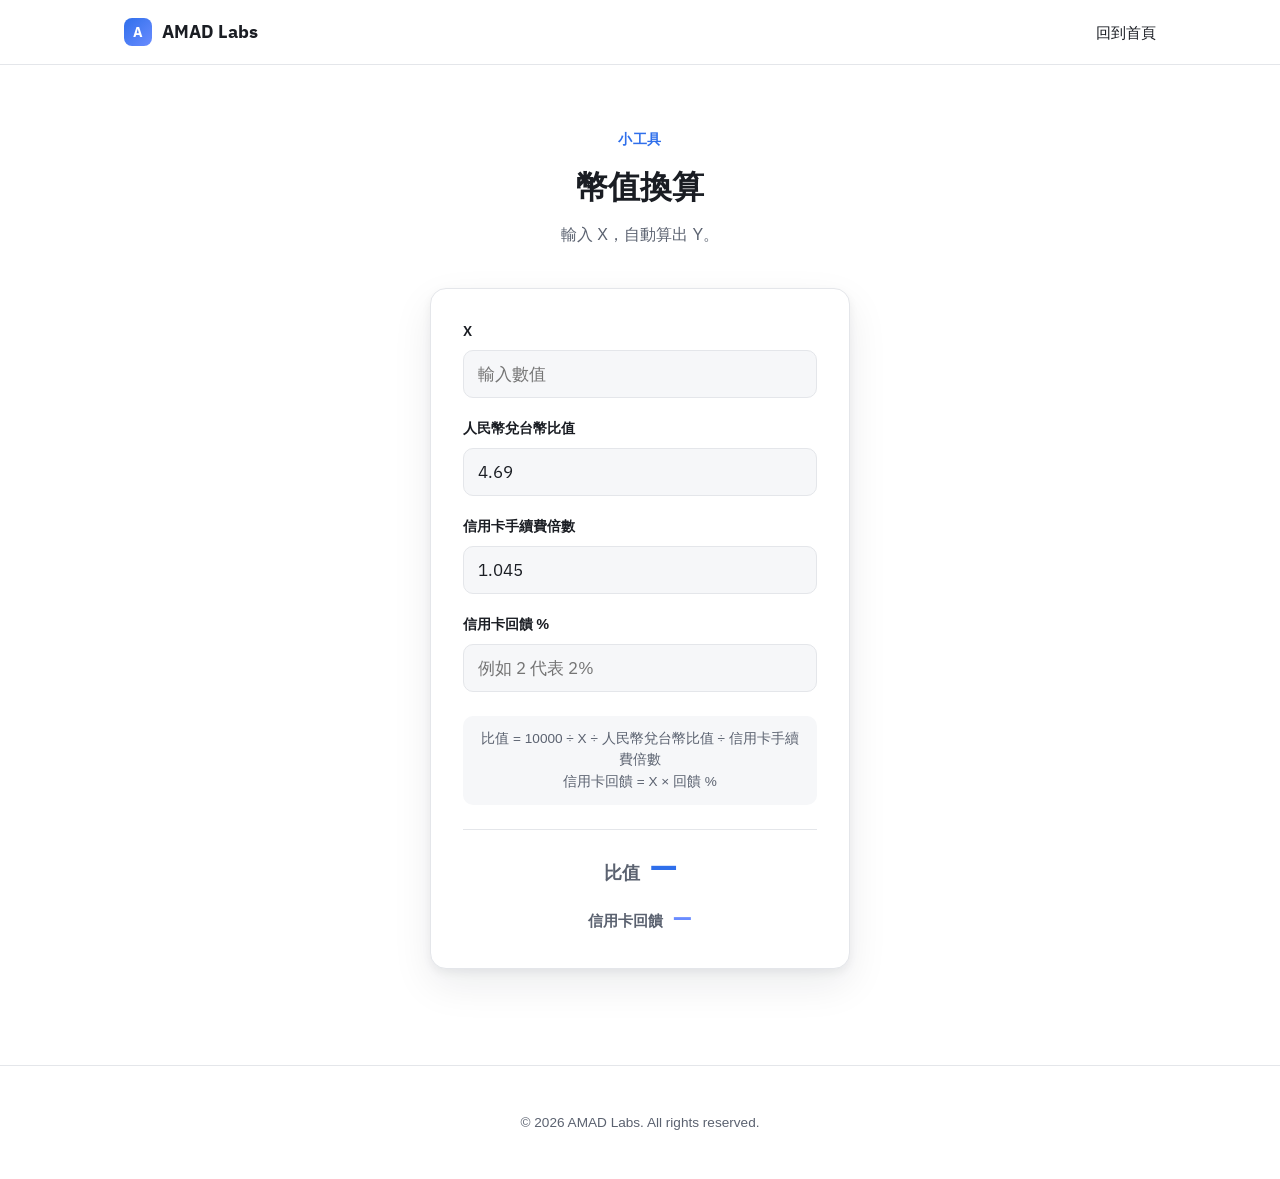
==== currency/index.html @ f89ef49d "Make credit card fee editable and add a cashback % field The 1.045 divisor was the credit card's def" ====
<!DOCTYPE html>
<html lang="zh-Hant">
<head>
<meta charset="UTF-8">
<meta name="viewport" content="width=device-width, initial-scale=1.0">
<title>幣值換算 | AMAD Labs</title>
<link rel="preconnect" href="https://fonts.googleapis.com">
<link rel="preconnect" href="https://fonts.gstatic.com" crossorigin>
<link href="https://fonts.googleapis.com/css2?family=IBM+Plex+Sans:wght@400;500;600;700;800&family=IBM+Plex+Mono:wght@400;500&display=swap" rel="stylesheet">
<link rel="stylesheet" href="../assets/css/style.css">
<link rel="stylesheet" href="style.css">
</head>
<body>

<header class="site-header">
  <div class="container header-inner">
    <a href="../" class="logo">
      <span class="logo-mark" aria-hidden="true">A</span>
      <span>AMAD Labs</span>
    </a>
    <nav class="site-nav">
      <a href="../">回到首頁</a>
    </nav>
  </div>
</header>

<main class="currency-main">
  <div class="container">
    <section class="currency-intro">
      <p class="currency-eyebrow">小工具</p>
      <h1>幣值換算</h1>
      <p class="currency-sub">輸入 X，自動算出 Y。</p>
    </section>

    <div class="currency-card">
      <div class="currency-field">
        <label for="inputX">X</label>
        <input type="number" id="inputX" inputmode="decimal" step="any" placeholder="輸入數值">
      </div>

      <div class="currency-field">
        <label for="inputRate">人民幣兌台幣比值</label>
        <input type="number" id="inputRate" inputmode="decimal" step="any" value="4.69">
      </div>

      <div class="currency-field">
        <label for="inputFee">信用卡手續費倍數</label>
        <input type="number" id="inputFee" inputmode="decimal" step="any" value="1.045">
      </div>

      <div class="currency-field">
        <label for="inputReward">信用卡回饋 %</label>
        <input type="number" id="inputReward" inputmode="decimal" step="any" placeholder="例如 2 代表 2%">
      </div>

      <div class="currency-formula">
        比值 = 10000 ÷ X ÷ 人民幣兌台幣比值 ÷ 信用卡手續費倍數<br>
        信用卡回饋 = X × 回饋 %
      </div>

      <div class="currency-result">
        <span class="currency-result-label">比值</span>
        <span class="currency-result-value" id="resultY">—</span>
      </div>
      <div class="currency-result currency-result-secondary">
        <span class="currency-result-label">信用卡回饋</span>
        <span class="currency-result-value" id="resultReward">—</span>
      </div>
    </div>
  </div>
</main>

<footer class="site-footer">
  <div class="container">
    <p>© 2026 AMAD Labs. All rights reserved.</p>
  </div>
</footer>

<script>
  var inputX = document.getElementById("inputX");
  var inputRate = document.getElementById("inputRate");
  var inputFee = document.getElementById("inputFee");
  var inputReward = document.getElementById("inputReward");
  var resultY = document.getElementById("resultY");
  var resultReward = document.getElementById("resultReward");

  function recalc() {
    var x = parseFloat(inputX.value);
    var rate = parseFloat(inputRate.value);
    var fee = parseFloat(inputFee.value);
    var reward = parseFloat(inputReward.value);

    if (!x || !rate || !fee) {
      resultY.textContent = "—";
    } else {
      var y = 10000 / x / rate / fee;
      resultY.textContent = y.toLocaleString("zh-Hant", { maximumFractionDigits: 4 });
    }

    if (!x || !reward) {
      resultReward.textContent = "—";
    } else {
      var rewardAmount = x * (reward / 100);
      resultReward.textContent = "$" + rewardAmount.toLocaleString("zh-Hant", { maximumFractionDigits: 2 });
    }
  }

  [inputX, inputRate, inputFee, inputReward].forEach(function (el) {
    el.addEventListener("input", recalc);
  });
</script>

</body>
</html>
---- assets/css/style.css ----
:root {
  --color-bg: #ffffff;
  --color-bg-alt: #f6f7f9;
  --color-surface: #ffffff;
  --color-text: #1a1d23;
  --color-text-muted: #5b6270;
  --color-border: #e4e6ea;
  --color-accent: #2f6feb;
  --color-accent-2: #6a8cff;
  --color-accent-contrast: #ffffff;
  --color-shine: 148, 158, 173;
  --max-width: 1080px;
  --radius: 10px;
  --shadow: 0 1px 3px rgba(0, 0, 0, 0.06), 0 8px 24px rgba(0, 0, 0, 0.04);
  --shadow-lg: 0 4px 10px rgba(15, 23, 42, 0.06), 0 16px 40px rgba(15, 23, 42, 0.08);
  --font-sans: -apple-system, BlinkMacSystemFont, "Segoe UI", "PingFang TC", "Microsoft JhengHei", Roboto, Helvetica, Arial, sans-serif;
  --font-display: 'IBM Plex Sans', -apple-system, BlinkMacSystemFont, "Segoe UI", "PingFang TC", "Microsoft JhengHei", Roboto, Helvetica, Arial, sans-serif;
}

@media (prefers-color-scheme: dark) {
  :root:not([data-theme="light"]) {
    --color-bg: #0b0d12;
    --color-bg-alt: #12151c;
    --color-surface: #151922;
    --color-text: #edf0f4;
    --color-text-muted: #939bab;
    --color-border: #262b36;
    --color-accent: #5b8def;
    --color-accent-2: #8fb0ff;
    --color-accent-contrast: #0b0d12;
    --color-shine: 168, 178, 196;
    --shadow: 0 1px 3px rgba(0, 0, 0, 0.3), 0 8px 24px rgba(0, 0, 0, 0.35);
    --shadow-lg: 0 4px 10px rgba(0, 0, 0, 0.35), 0 20px 48px rgba(0, 0, 0, 0.45);
  }
}

* { box-sizing: border-box; }

html {
  scroll-behavior: smooth;
  scroll-snap-type: y mandatory;
  overflow-x: hidden;
}

/* Each top-level section is its own full-screen "page" — wheel/touch/
   keyboard scrolling snaps from one straight to the next via native
   browser behaviour (far more robust than intercepting scroll in JS). */
.snap-section {
  scroll-snap-align: start;
  scroll-snap-stop: always;
}

.snap-section:not(.hero) {
  min-height: calc(100vh - 64px);
  display: flex;
  flex-direction: column;
  justify-content: center;
  border-top: 1px solid var(--color-border);
}

/* #about is the first section after the last full-screen slide (#projects).
   Under `mandatory` snap, a trailing run of sections with no snap point at
   all traps scrolling — the browser keeps snapping back to #projects. This
   gives it one lightweight landing point (no forced height/centering) so
   scrolling past #projects has somewhere valid to go; #contact and the
   footer then follow it as normal, freely-scrollable content. */
#about {
  scroll-snap-align: start;
}

/* Applied while the hero entrance is playing so the page can't be
   scrolled by any input method until it settles. */
html.scroll-locked,
html.scroll-locked body {
  overflow: hidden;
  height: 100%;
  overscroll-behavior: none;
}

body {
  margin: 0;
  font-family: var(--font-sans);
  color: var(--color-text);
  background: var(--color-bg);
  line-height: 1.6;
}

section[id] {
  scroll-margin-top: 72px;
}

.container {
  max-width: var(--max-width);
  margin: 0 auto;
  padding: 0 24px;
}

a { color: var(--color-accent); text-decoration: none; }
a:hover { text-decoration: underline; }

/* Header / Nav */
.site-header {
  position: sticky;
  top: 0;
  z-index: 100;
  background: rgba(255, 255, 255, 0.78);
  backdrop-filter: blur(10px);
  -webkit-backdrop-filter: blur(10px);
  border-bottom: 1px solid var(--color-border);
}

@media (prefers-color-scheme: dark) {
  :root:not([data-theme="light"]) .site-header { background: rgba(11, 13, 18, 0.72); }
}

.header-inner {
  display: flex;
  align-items: center;
  justify-content: space-between;
  height: 64px;
}

.logo {
  display: inline-flex;
  align-items: center;
  gap: 10px;
  font-family: var(--font-display);
  font-weight: 700;
  font-size: 1.1rem;
  color: var(--color-text);
  text-decoration: none;
}

.logo-mark {
  display: inline-flex;
  align-items: center;
  justify-content: center;
  width: 28px;
  height: 28px;
  border-radius: 8px;
  background: linear-gradient(135deg, var(--color-accent), var(--color-accent-2));
  color: var(--color-accent-contrast);
  font-weight: 800;
  font-size: 0.9rem;
  flex-shrink: 0;
}

.site-nav {
  display: flex;
  align-items: center;
  gap: 24px;
}

.site-nav a {
  font-family: var(--font-display);
  color: var(--color-text);
  font-size: 0.95rem;
}

.lang-toggle {
  font-family: var(--font-display);
  border: 1px solid var(--color-border);
  background: var(--color-surface);
  color: var(--color-text);
  border-radius: 999px;
  padding: 6px 14px;
  font-size: 0.85rem;
  cursor: pointer;
}

.lang-toggle:hover {
  border-color: var(--color-accent);
  color: var(--color-accent);
}

.nav-toggle {
  display: none;
  flex-direction: column;
  gap: 5px;
  background: none;
  border: none;
  cursor: pointer;
  padding: 8px;
}

.nav-toggle span {
  display: block;
  width: 22px;
  height: 2px;
  background: var(--color-text);
}

/* Hero */
.hero {
  position: relative;
  display: flex;
  flex-direction: column;
  justify-content: center;
  align-items: center;
  min-height: calc(100vh - 64px);
  padding: 152px 0 112px;
  text-align: center;
  overflow: hidden;
  background:
    radial-gradient(560px 320px at 50% -10%, rgba(47, 111, 235, 0.16), transparent 70%),
    radial-gradient(480px 320px at 85% 10%, rgba(106, 140, 255, 0.10), transparent 70%);
  transition: min-height 1.4s cubic-bezier(0.76, 0, 0.24, 1);
}

/* On first load the hero fills the screen so nothing below it is visible;
   once the entrance settles, main.js adds this class and it eases back
   down to its normal compact height. */
.hero.compact {
  min-height: 0;
}

@media (prefers-color-scheme: dark) {
  :root:not([data-theme="light"]) .hero {
    background:
      radial-gradient(560px 320px at 50% -10%, rgba(91, 141, 239, 0.20), transparent 70%),
      radial-gradient(480px 320px at 85% 10%, rgba(143, 176, 255, 0.12), transparent 70%);
  }
}

.hero-eyebrow {
  margin: 0 0 34px;
  color: var(--color-accent);
  font-family: var(--font-display);
  font-size: 0.85rem;
  font-weight: 600;
  letter-spacing: 0.04em;
  visibility: hidden;
}

.hero-logo-wrap {
  position: relative;
  display: block;
  width: fit-content;
  margin: 0 auto;
}

.hero-name {
  margin: 0 0 44px;
  font-family: var(--font-display);
  font-size: clamp(3.4rem, 12vw, 7rem);
  line-height: 1.05;
  font-weight: 800;
  color: var(--color-text);
  white-space: nowrap;
}

.hero-seg { display: inline-block; visibility: hidden; }
.hero-seg-d { transform-origin: 50% 60%; }

/* Light sweep across the settled logo once the tagline finishes typing.
   A plain text duplicate stacked on the real logo (which stays fully
   visible underneath at all times) — only the highlight streak appears. */
.hero-shine {
  position: absolute;
  top: 0;
  left: 0;
  margin: 0;
  pointer-events: none;
  color: transparent;
  background-image: linear-gradient(
    100deg,
    transparent 25%,
    rgba(var(--color-shine), 0.65) 42%,
    rgba(var(--color-shine), 0.95) 50%,
    rgba(var(--color-shine), 0.65) 58%,
    transparent 75%
  );
  background-size: 250% 100%;
  background-position: -120% 0;
  -webkit-background-clip: text;
  background-clip: text;
  opacity: 0;
}

@keyframes heroShineSweep {
  0%   { background-position: -120% 0; opacity: 0; }
  10%  { opacity: 1; }
  90%  { opacity: 1; }
  100% { background-position: 120% 0; opacity: 0; }
}

/* Same sweep shape as heroShineSweep, but compressed into the first half
   of the cycle with an idle hold after, so it can repeat as a periodic
   flash instead of a one-shot. */
@keyframes heroShineSweepLoop {
  0%   { background-position: -120% 0; opacity: 0; }
  5%   { opacity: 1; }
  45%  { opacity: 1; }
  50%  { background-position: 120% 0; opacity: 0; }
  100% { background-position: 120% 0; opacity: 0; }
}

.hero-shine.shine-go { animation: heroShineSweepLoop 4s ease-in-out infinite; }

/* Persistent gradient-text overlay, revealed once the entrance settles
   (only when an admin theme is active — see main.js). The animated
   letter spans underneath fade out at the same moment, so the handoff
   is invisible. Default state (no theme) leaves this fully transparent
   and the plain white wordmark visible, unchanged. */
.hero-gradient-text {
  position: absolute;
  top: 0;
  left: 0;
  margin: 0;
  pointer-events: none;
  color: transparent;
  -webkit-background-clip: text;
  background-clip: text;
  opacity: 0;
  transition: opacity 0.6s ease;
}

#heroLogoLine {
  transition: opacity 0.6s ease;
}

.hero-tagline {
  display: flex;
  align-items: center;
  justify-content: center;
  width: fit-content;
  max-width: 620px;
  margin: 0 auto 60px;
  min-height: 1.7em;
  font-size: 1.1rem;
  font-family: ui-monospace, SFMono-Regular, "SF Mono", Menlo, Consolas, "Liberation Mono", monospace;
  color: #7ee787;
  background: #0a0e14;
  border: 1px solid rgba(126, 231, 135, 0.25);
  border-radius: 10px;
  padding: 14px 22px;
  box-shadow: 0 0 24px rgba(126, 231, 135, 0.08), inset 0 0 20px rgba(0, 0, 0, 0.4);
  opacity: 0;
  transform: translateY(6px);
  transition: opacity 0.4s ease, transform 0.4s ease;
}

.hero-tagline.in {
  opacity: 1;
  transform: translateY(0);
}

.hero-tagline::before {
  content: "> ";
  color: rgba(126, 231, 135, 0.55);
}

.hero-tw-wrap {
  display: inline-block;
  overflow: hidden;
  white-space: nowrap;
  width: 0;
  vertical-align: top;
}

.hero-tw-text { display: inline-block; white-space: nowrap; }

.hero-tw-cursor {
  display: inline-block;
  width: 2px;
  height: 1.05em;
  background: #7ee787;
  vertical-align: text-bottom;
  margin-left: 2px;
  opacity: 0;
}

.hero-tw-cursor.blink {
  animation: heroCursorBlink 1s step-end infinite;
}

@keyframes heroCursorBlink {
  0%, 50%   { opacity: 1; }
  50.01%, 100% { opacity: 0; }
}

.hero-cta {
  display: flex;
  gap: 16px;
  justify-content: center;
  flex-wrap: wrap;
  opacity: 0;
  transform: translateY(10px);
  transition: opacity 0.4s ease, transform 0.4s ease;
}

.hero-cta.in {
  opacity: 1;
  transform: translateY(0);
}

.btn {
  position: relative;
  display: inline-block;
  padding: 13px 26px;
  border-radius: var(--radius);
  font-family: var(--font-display);
  font-weight: 600;
  font-size: 0.95rem;
  text-decoration: none;
  border: 1px solid transparent;
  transition: transform 0.15s ease, box-shadow 0.15s ease, opacity 0.15s ease, border-color 0.15s ease, color 0.15s ease;
}

.btn:hover { text-decoration: none; }

.btn-primary {
  background: linear-gradient(135deg, var(--color-accent), var(--color-accent-2));
  color: var(--color-accent-contrast);
  box-shadow: 0 8px 20px rgba(47, 111, 235, 0.28);
}

.btn-primary:hover { transform: translateY(-1px); box-shadow: 0 10px 24px rgba(47, 111, 235, 0.36); }

/* Ripple hint on the primary hero CTA — pulses continuously to nudge
   people toward "看我們能做什麼". Purely decorative (pointer-events: none)
   so it never interferes with the actual click. */
.hero-cta .btn-primary::after {
  content: "";
  position: absolute;
  inset: -16px;
  border-radius: 22px;
  background: linear-gradient(135deg, var(--color-accent), var(--color-accent-2));
  filter: blur(16px);
  opacity: 0;
  pointer-events: none;
  animation: ctaGlow 1.8s ease-in-out infinite;
}

@keyframes ctaGlow {
  0%, 100% { opacity: 0; transform: scale(0.9); }
  50%      { opacity: 0.35; transform: scale(1.05); }
}

.btn-outline {
  background: transparent;
  color: var(--color-text);
  border-color: var(--color-border);
}

.btn-outline:hover { border-color: var(--color-accent); color: var(--color-accent); transform: translateY(-1px); }

/* Sections */
.section {
  padding: 88px 0;
}

.section-alt {
  background: var(--color-bg-alt);
}

.section-title {
  font-family: var(--font-display);
  font-size: 1.85rem;
  font-weight: 700;
  margin: 0 0 8px;
  text-wrap: balance;
}

.section-subtitle {
  color: var(--color-text-muted);
  margin: 0 0 40px;
}

.about-body {
  max-width: 680px;
  color: var(--color-text-muted);
}

.skills-title {
  margin-top: 32px;
  font-family: var(--font-display);
  font-size: 1.1rem;
}

.skills-list {
  display: flex;
  flex-wrap: wrap;
  gap: 10px;
  list-style: none;
  padding: 0;
  margin: 12px 0 0;
}

.skills-list li {
  background: var(--color-surface);
  border: 1px solid var(--color-border);
  border-radius: 999px;
  padding: 6px 16px;
  font-size: 0.9rem;
}

/* Cards (Services / Projects) */
.card-grid {
  display: grid;
  grid-template-columns: repeat(auto-fit, minmax(260px, 1fr));
  gap: 24px;
}

.card {
  background: var(--color-surface);
  border: 1px solid var(--color-border);
  border-radius: 14px;
  padding: 24px;
  box-shadow: var(--shadow);
  transition: transform 0.18s ease, box-shadow 0.18s ease, border-color 0.18s ease;
}

.card:hover {
  transform: translateY(-3px);
  box-shadow: var(--shadow-lg);
  border-color: rgba(47, 111, 235, 0.35);
}

.card h3 {
  font-family: var(--font-display);
  margin: 0 0 8px;
  font-size: 1.15rem;
}

.card p {
  color: var(--color-text-muted);
  font-size: 0.95rem;
  margin: 0 0 12px;
}

/* Services: 5 pain-point category cards, shown as a 3D coverflow carousel */
.cat-carousel {
  position: relative;
  padding: 0 56px;
}

.cat-stage {
  position: relative;
  min-height: 620px;
  perspective: 1400px;
}

.cat-card {
  position: absolute;
  top: 0;
  left: 50%;
  width: min(420px, calc(100vw - 140px));
  font-size: 1rem;
  /* Translucent "glass" card — a tech-themed background image sits behind
     the carousel later, so the card itself stays see-through rather than
     a solid fill. */
  background: rgba(10, 14, 22, 0.4);
  backdrop-filter: blur(14px);
  -webkit-backdrop-filter: blur(14px);
  border: 1px solid rgba(255, 255, 255, 0.1);
  border-radius: 16px;
  padding: 28px;
  box-shadow: var(--shadow-lg);
  /* Expanding on click grows real layout (width/padding/font-size), not a
     transform: scale() — scaling text via a compositor transform renders
     it as a stretched bitmap and never comes out crisp. Growing the box
     for real keeps every glyph laid out (and rasterized) at its true size.
     Only transform/opacity are transitioned smoothly (GPU-composited,
     no layout cost); width/padding/font-size intentionally have NO
     transition — animating them continuously reflows/rewraps the text
     every frame, which reads as violent jitter rather than a smooth
     grow, so they just snap to the final size instantly instead. */
  transition: transform 0.55s cubic-bezier(0.22, 1, 0.36, 1), opacity 0.55s ease;
}

.cat-card.is-active {
  z-index: 3;
  box-shadow: var(--shadow-lg);
}

.cat-card.is-expanded {
  z-index: 10;
  cursor: zoom-out;
  width: min(630px, calc(100vw - 140px));
  padding: 42px;
  font-size: 1.5rem;
}

/* Suppresses the transform transition for one-frame instant swaps driven
   from JS (e.g. dropping the fake scale() right as the real size kicks
   in) so that swap itself never animates. */
.cat-card.is-flip-instant {
  transition: none !important;
}

.cat-nav-btn {
  position: absolute;
  top: 50%;
  transform: translateY(-50%);
  z-index: 4;
  width: 40px;
  height: 40px;
  border-radius: 50%;
  border: 1px solid var(--color-border);
  background: var(--color-surface);
  color: var(--color-text);
  font-size: 1.4rem;
  line-height: 1;
  cursor: pointer;
  transition: border-color 0.15s ease, color 0.15s ease, opacity 0.25s ease;
}
.cat-nav-btn:hover { border-color: var(--color-accent); color: var(--color-accent); }
.cat-nav-prev { left: 0; }
.cat-nav-next { right: 0; }

.cat-dots {
  display: flex;
  justify-content: center;
  gap: 8px;
  margin-top: 24px;
  transition: opacity 0.25s ease;
}

.cat-carousel.has-expanded .cat-nav-btn,
.cat-carousel.has-expanded .cat-dots {
  opacity: 0;
  pointer-events: none;
}

.cat-dots button {
  width: 8px;
  height: 8px;
  border-radius: 50%;
  border: none;
  background: var(--color-border);
  cursor: pointer;
  padding: 0;
  transition: background 0.15s ease, transform 0.15s ease;
}

.cat-dots button.is-active {
  background: var(--color-accent);
  transform: scale(1.3);
}

.cat-illustration {
  width: 100%;
  max-width: 200px;
  margin: 0 auto 20px;
}

.cat-illustration svg {
  width: 100%;
  height: auto;
  display: block;
}

.cat-question {
  font-family: var(--font-display);
  /* Both font-size AND the available text width must stay frozen between
     collapsed/expanded — if either changes, the line wraps differently
     (more width or bigger text both change how many characters fit per
     line) and the break visibly jumps. font-size is pinned to rem (not
     em, so it ignores the card's expanded font-size), and max-width pins
     the wrapping box itself to the collapsed card's content width (420px
     card − 2×28px padding = 364px) instead of following the card's
     width out to 630px when expanded. */
  font-size: 1.2rem;
  max-width: min(364px, 100%);
  margin: 0 auto 18px;
  font-weight: 700;
  text-align: center;
  text-wrap: balance;
  /* Fixed light color, not the theme text token — the card is a dark glass
     surface regardless of site light/dark mode. */
  color: #f5f7fa;
}

.cat-expand-btn {
  display: flex;
  align-items: center;
  justify-content: center;
  gap: 6px;
  width: 100%;
  cursor: pointer;
  font-family: var(--font-display);
  font-weight: 600;
  font-size: 0.9rem;
  color: var(--color-accent);
  background: none;
  border: none;
  border-top: 1px solid rgba(255, 255, 255, 0.12);
  padding: 10px 0 0;
}

.icon-zoom-out { display: none; }
.cat-card.is-expanded .icon-zoom-in { display: none; }
.cat-card.is-expanded .icon-zoom-out { display: block; }

/* Collapsed active card reads as clickable-to-zoom; the button itself
   still handles the click, this is just the cursor affordance. */
.cat-card.is-active:not(.is-expanded) {
  cursor: zoom-in;
}

/* Side cards are clickable to bring them to the center. */
.cat-card:not(.is-active) {
  cursor: pointer;
}

/* Floating detail chips: absolutely positioned so opening them never adds
   to the section's document height (that's what was fighting scroll-snap
   before) — they just float over the stage instead. */
.cat-chips {
  position: absolute;
  top: 100%;
  left: 50%;
  transform: translateX(-50%);
  transform-origin: top center;
  width: max(560px, 70vw);
  max-width: 90vw;
  display: flex;
  flex-wrap: wrap;
  justify-content: center;
  gap: 12px;
  margin-top: 20px;
  pointer-events: none;
}

.chip {
  opacity: 0;
  transform: translateY(14px) scale(0.85);
  transition: opacity 0.3s ease, transform 0.3s ease;
  background: rgba(10, 14, 22, 0.55);
  backdrop-filter: blur(10px);
  -webkit-backdrop-filter: blur(10px);
  border: 1px solid rgba(255, 255, 255, 0.1);
  border-radius: 12px;
  padding: 12px 16px;
  width: 190px;
  display: flex;
  flex-direction: column;
  gap: 4px;
}

.cat-card.is-expanded .cat-chips {
  pointer-events: auto;
}

.cat-card.is-expanded .chip {
  opacity: 1;
  transform: translateY(0) scale(1);
}

.chip:nth-child(1) { transition-delay: 0.03s; }
.chip:nth-child(2) { transition-delay: 0.08s; }
.chip:nth-child(3) { transition-delay: 0.13s; }
.chip:nth-child(4) { transition-delay: 0.18s; }
.chip:nth-child(5) { transition-delay: 0.23s; }
.chip:nth-child(6) { transition-delay: 0.28s; }

.chip strong {
  font-family: var(--font-display);
  font-size: 0.88rem;
  color: #f5f7fa;
}

.chip span {
  color: rgba(245, 247, 250, 0.7);
  font-size: 0.8rem;
  line-height: 1.5;
}

.project-thumb {
  height: 140px;
  border-radius: 10px;
  margin-bottom: 18px;
  background: linear-gradient(135deg, var(--color-bg-alt), var(--color-border));
}

.project-tag {
  display: inline-block;
  font-family: var(--font-display);
  font-size: 0.75rem;
  font-weight: 600;
  color: var(--color-accent);
  background: rgba(47, 111, 235, 0.1);
  border-radius: 999px;
  padding: 3px 10px;
  margin-bottom: 10px;
}

.project-link {
  font-family: var(--font-display);
  font-size: 0.9rem;
  font-weight: 600;
}

/* Contact */
.contact-inner {
  max-width: 640px;
}

.contact-list {
  display: grid;
  gap: 20px;
  margin: 24px 0;
}

.contact-list dt {
  font-family: var(--font-display);
  font-weight: 700;
  font-size: 0.85rem;
  color: var(--color-text-muted);
  text-transform: uppercase;
  letter-spacing: 0.04em;
}

.contact-list dd {
  margin: 4px 0 0;
}

.social-links {
  display: flex;
  gap: 16px;
}

.contact-note {
  color: var(--color-text-muted);
  font-size: 0.9rem;
}

/* Avatar / personal settings */
.avatar-btn {
  display: inline-flex;
  align-items: center;
  justify-content: center;
  width: 32px;
  height: 32px;
  border-radius: 50%;
  border: 1px solid var(--color-border);
  background: var(--color-surface);
  color: var(--color-text-muted);
  cursor: pointer;
  transition: border-color 0.15s ease, color 0.15s ease;
}

.avatar-btn:hover,
.avatar-btn:focus-visible {
  border-color: var(--color-accent);
  color: var(--color-accent);
}

/* "Apps" launcher — icon-only (no label) grid-dots button that opens a
   dropdown of small standalone tools/apps. */
.icon-btn {
  display: inline-flex;
  align-items: center;
  justify-content: center;
  width: 32px;
  height: 32px;
  border-radius: 50%;
  border: 1px solid var(--color-border);
  background: var(--color-surface);
  color: var(--color-text-muted);
  cursor: pointer;
  transition: border-color 0.15s ease, color 0.15s ease;
}

.icon-btn:hover,
.icon-btn:focus-visible,
.nav-dropdown.open .icon-btn {
  border-color: var(--color-accent);
  color: var(--color-accent);
}

.nav-dropdown {
  position: relative;
}

.nav-dropdown-menu {
  position: absolute;
  top: calc(100% + 10px);
  right: 0;
  width: 260px;
  background: var(--color-surface);
  border: 1px solid var(--color-border);
  border-radius: 12px;
  box-shadow: var(--shadow-lg);
  padding: 8px;
  z-index: 110;
}

.nav-dropdown-item {
  display: flex;
  align-items: center;
  gap: 12px;
  padding: 10px;
  border-radius: 8px;
  color: var(--color-text);
}

.nav-dropdown-item:hover {
  background: var(--color-bg-alt);
  text-decoration: none;
}

.nav-dropdown-item svg {
  flex-shrink: 0;
  color: var(--color-accent);
}

.nav-dropdown-item strong {
  display: block;
  font-family: var(--font-display);
  font-size: 0.9rem;
}

.nav-dropdown-item small {
  display: block;
  color: var(--color-text-muted);
  font-size: 0.78rem;
  margin-top: 2px;
}

.nav-dropdown-note {
  margin: 8px 6px 2px;
  color: var(--color-text-muted);
  font-size: 0.78rem;
  text-align: center;
}

.theme-panel {
  position: fixed;
  inset: 0;
  z-index: 300;
  background: rgba(0, 0, 0, 0.5);
  display: flex;
  align-items: center;
  justify-content: center;
  padding: 20px;
}

.theme-panel[hidden] { display: none; }

.theme-panel-inner {
  width: 100%;
  max-width: 420px;
  max-height: 88vh;
  overflow-y: auto;
  background: var(--color-surface);
  border: 1px solid var(--color-border);
  border-radius: 16px;
  padding: 22px;
  box-shadow: var(--shadow-lg);
}

.theme-panel-head {
  display: flex;
  align-items: center;
  justify-content: space-between;
  margin-bottom: 14px;
}

.theme-panel-head h3 {
  font-family: var(--font-display);
  margin: 0;
  font-size: 1.05rem;
}

.theme-panel-close {
  border: none;
  background: none;
  font-size: 1.3rem;
  line-height: 1;
  color: var(--color-text-muted);
  cursor: pointer;
  padding: 4px;
}
.theme-panel-close:hover { color: var(--color-accent); }

.theme-panel-note {
  margin: 0 0 18px;
  font-size: 0.8rem;
  color: var(--color-text-muted);
}

.theme-section-title {
  font-family: var(--font-display);
  font-size: 0.85rem;
  font-weight: 700;
  color: var(--color-text-muted);
  text-transform: uppercase;
  letter-spacing: 0.04em;
  margin: 0 0 10px;
}

.theme-preview-stage {
  position: relative;
  background: #0b0d12;
  border-radius: 10px;
  padding: 28px 16px;
  text-align: center;
  margin-bottom: 16px;
  overflow: hidden;
}

.replay-btn-sm {
  position: absolute;
  top: 8px;
  right: 8px;
  width: 28px;
  height: 28px;
  border-radius: 50%;
  border: 1px solid rgba(255, 255, 255, 0.18);
  background: rgba(255, 255, 255, 0.06);
  color: rgba(255, 255, 255, 0.75);
  font-size: 0.9rem;
  cursor: pointer;
  transition: color 0.15s ease, border-color 0.15s ease, transform 0.15s ease;
}
.replay-btn-sm:hover { color: #fff; border-color: rgba(255, 255, 255, 0.4); transform: rotate(-40deg); }

.tp-wrap {
  font-family: var(--font-display);
  font-weight: 800;
  font-size: 1.7rem;
  line-height: 1.05;
  margin: 0;
  white-space: nowrap;
}

.tp-seg { display: inline-block; visibility: hidden; color: #ffffff; }
.tp-seg-d { transform-origin: 50% 60%; }

.tp-gradient-text,
.tp-shine {
  position: absolute;
  top: 28px;
  left: 0;
  right: 0;
  pointer-events: none;
  color: transparent;
  -webkit-background-clip: text;
  background-clip: text;
  opacity: 0;
}

.tp-shine.shine-go { animation: heroShineSweep 2s ease-in-out; }

.theme-swatch-grid {
  display: grid;
  grid-template-columns: repeat(5, 1fr);
  gap: 8px;
  margin-bottom: 16px;
}

.theme-swatch {
  height: 34px;
  border-radius: 8px;
  border: 2px solid transparent;
  cursor: pointer;
  padding: 0;
}
.theme-swatch.active { border-color: var(--color-accent); }
.theme-swatch.is-reset {
  background: repeating-linear-gradient(45deg, #9aa3b0, #9aa3b0 4px, #cfd3da 4px, #cfd3da 8px);
}

.theme-picker-row {
  display: flex;
  align-items: center;
  gap: 10px;
  margin-bottom: 16px;
}

.theme-picker-row input[type="color"] {
  width: 32px;
  height: 32px;
  padding: 0;
  border: 1px solid var(--color-border);
  border-radius: 6px;
  background: none;
  cursor: pointer;
}

.theme-bg-hint {
  font-size: 0.8rem;
  color: var(--color-text-muted);
}

.theme-panel-actions {
  display: flex;
  gap: 10px;
  flex-wrap: wrap;
}

.theme-panel-actions .btn {
  flex: 1;
  text-align: center;
  padding: 10px 16px;
  font-size: 0.85rem;
}

.theme-status {
  margin: 12px 0 0;
  font-size: 0.85rem;
  color: var(--color-text-muted);
  min-height: 1.2em;
}

/* Footer */
.site-footer {
  padding: 32px 0;
  text-align: center;
  color: var(--color-text-muted);
  font-size: 0.85rem;
  border-top: 1px solid var(--color-border);
}

@media (prefers-reduced-motion: reduce) {
  .hero-seg, .hero-eyebrow { visibility: visible !important; transform: none !important; }
  .hero-cta, .hero-tagline { transition: none; }
  .hero-shine.shine-go { animation: none !important; }
  .hero { min-height: 0; transition: none; }
  .btn-primary::after { animation: none !important; }
  html { scroll-snap-type: none; }
  .hero-tw-cursor.blink { animation: none; opacity: 1; }
  .cat-card { transition: none; }
}

/* Mobile */
@media (max-width: 720px) {
  .nav-toggle {
    display: flex;
  }

  .site-nav {
    position: absolute;
    top: 64px;
    left: 0;
    right: 0;
    background: var(--color-surface);
    border-bottom: 1px solid var(--color-border);
    flex-direction: column;
    align-items: flex-start;
    padding: 16px 24px 24px;
    gap: 16px;
    display: none;
  }

  .site-nav.open {
    display: flex;
  }

  .hero {
    padding: 112px 0 72px;
  }

  .cat-carousel {
    padding: 0 34px;
  }

  .cat-nav-btn {
    width: 32px;
    height: 32px;
    font-size: 1.15rem;
  }

  .cat-card {
    width: calc(100vw - 68px);
  }

  .cat-question {
    font-size: 1.02rem;
  }

  .cat-stage {
    min-height: 480px;
  }
}
---- currency/style.css ----
.currency-main {
  padding: 64px 0 96px;
  min-height: calc(100vh - 64px);
}

.currency-intro {
  text-align: center;
  max-width: 480px;
  margin: 0 auto 40px;
}

.currency-eyebrow {
  color: var(--color-accent);
  font-family: var(--font-display);
  font-size: 0.85rem;
  font-weight: 600;
  letter-spacing: 0.04em;
  margin: 0 0 10px;
}

.currency-intro h1 {
  font-family: var(--font-display);
  font-size: 2rem;
  margin: 0 0 10px;
}

.currency-sub {
  color: var(--color-text-muted);
  margin: 0;
}

.currency-card {
  max-width: 420px;
  margin: 0 auto;
  background: var(--color-surface);
  border: 1px solid var(--color-border);
  border-radius: 16px;
  padding: 32px;
  box-shadow: var(--shadow-lg);
}

.currency-field {
  margin-bottom: 20px;
}

.currency-field label {
  display: block;
  font-family: var(--font-display);
  font-size: 0.85rem;
  font-weight: 600;
  color: var(--color-text);
  margin-bottom: 8px;
}

.currency-field input {
  width: 100%;
  box-sizing: border-box;
  padding: 12px 14px;
  border-radius: 10px;
  border: 1px solid var(--color-border);
  background: var(--color-bg-alt);
  color: var(--color-text);
  font-family: var(--font-mono, var(--font-display));
  font-size: 1.05rem;
}

.currency-field input:focus {
  outline: none;
  border-color: var(--color-accent);
}

.currency-formula {
  text-align: center;
  color: var(--color-text-muted);
  font-size: 0.85rem;
  margin: 24px 0;
  padding: 12px;
  border-radius: 10px;
  background: var(--color-bg-alt);
}

.currency-result {
  display: flex;
  align-items: baseline;
  justify-content: center;
  gap: 10px;
  padding-top: 8px;
  border-top: 1px solid var(--color-border);
}

.currency-result-label {
  font-family: var(--font-display);
  font-weight: 700;
  color: var(--color-text-muted);
  font-size: 1.1rem;
}

.currency-result-value {
  font-family: var(--font-display);
  font-weight: 800;
  font-size: 2.2rem;
  color: var(--color-accent);
}

.currency-result-secondary {
  border-top: none;
  padding-top: 0;
  margin-top: 4px;
}

.currency-result-secondary .currency-result-label {
  font-size: 0.95rem;
}

.currency-result-secondary .currency-result-value {
  font-size: 1.5rem;
  color: var(--color-accent-2);
}
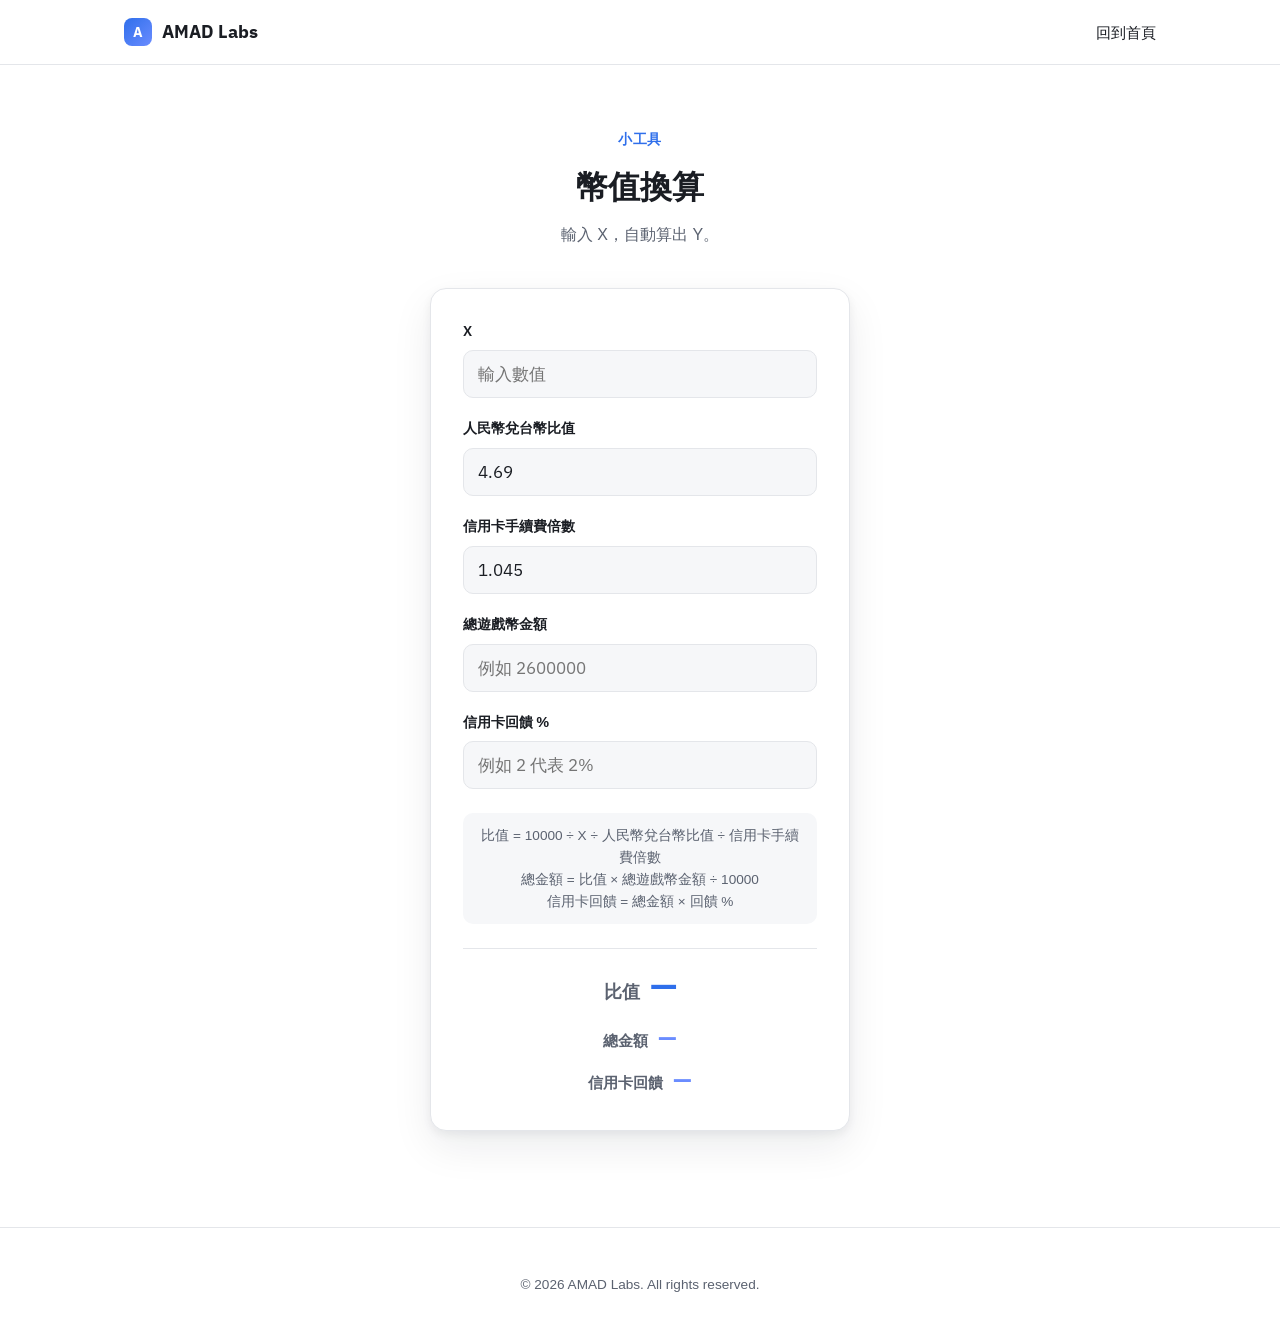
==== commit 3e4383c1: "Add total-amount step to the currency converter 比值 (ratio) now feeds into a new 總金額 (total amount) f" ====
--- a/currency/index.html
+++ b/currency/index.html
@@ -49,18 +49,28 @@
       </div>
 
       <div class="currency-field">
+        <label for="inputTotalCurrency">總遊戲幣金額</label>
+        <input type="number" id="inputTotalCurrency" inputmode="decimal" step="any" placeholder="例如 2600000">
+      </div>
+
+      <div class="currency-field">
         <label for="inputReward">信用卡回饋 %</label>
         <input type="number" id="inputReward" inputmode="decimal" step="any" placeholder="例如 2 代表 2%">
       </div>
 
       <div class="currency-formula">
         比值 = 10000 ÷ X ÷ 人民幣兌台幣比值 ÷ 信用卡手續費倍數<br>
-        信用卡回饋 = X × 回饋 %
+        總金額 = 比值 × 總遊戲幣金額 ÷ 10000<br>
+        信用卡回饋 = 總金額 × 回饋 %
       </div>
 
       <div class="currency-result">
         <span class="currency-result-label">比值</span>
         <span class="currency-result-value" id="resultY">—</span>
+      </div>
+      <div class="currency-result currency-result-secondary">
+        <span class="currency-result-label">總金額</span>
+        <span class="currency-result-value" id="resultTotal">—</span>
       </div>
       <div class="currency-result currency-result-secondary">
         <span class="currency-result-label">信用卡回饋</span>
@@ -80,32 +90,44 @@
   var inputX = document.getElementById("inputX");
   var inputRate = document.getElementById("inputRate");
   var inputFee = document.getElementById("inputFee");
+  var inputTotalCurrency = document.getElementById("inputTotalCurrency");
   var inputReward = document.getElementById("inputReward");
   var resultY = document.getElementById("resultY");
+  var resultTotal = document.getElementById("resultTotal");
   var resultReward = document.getElementById("resultReward");
 
   function recalc() {
     var x = parseFloat(inputX.value);
     var rate = parseFloat(inputRate.value);
     var fee = parseFloat(inputFee.value);
+    var totalCurrency = parseFloat(inputTotalCurrency.value);
     var reward = parseFloat(inputReward.value);
 
-    if (!x || !rate || !fee) {
+    var y = null;
+    if (x && rate && fee) {
+      y = 10000 / x / rate / fee;
+      resultY.textContent = y.toLocaleString("zh-Hant", { maximumFractionDigits: 4 });
+    } else {
       resultY.textContent = "—";
-    } else {
-      var y = 10000 / x / rate / fee;
-      resultY.textContent = y.toLocaleString("zh-Hant", { maximumFractionDigits: 4 });
     }
 
-    if (!x || !reward) {
+    var total = null;
+    if (y !== null && totalCurrency) {
+      total = (y * totalCurrency) / 10000;
+      resultTotal.textContent = "$" + total.toLocaleString("zh-Hant", { maximumFractionDigits: 2 });
+    } else {
+      resultTotal.textContent = "—";
+    }
+
+    if (total !== null && reward) {
+      var rewardAmount = total * (reward / 100);
+      resultReward.textContent = "$" + rewardAmount.toLocaleString("zh-Hant", { maximumFractionDigits: 2 });
+    } else {
       resultReward.textContent = "—";
-    } else {
-      var rewardAmount = x * (reward / 100);
-      resultReward.textContent = "$" + rewardAmount.toLocaleString("zh-Hant", { maximumFractionDigits: 2 });
     }
   }
 
-  [inputX, inputRate, inputFee, inputReward].forEach(function (el) {
+  [inputX, inputRate, inputFee, inputTotalCurrency, inputReward].forEach(function (el) {
     el.addEventListener("input", recalc);
   });
 </script>
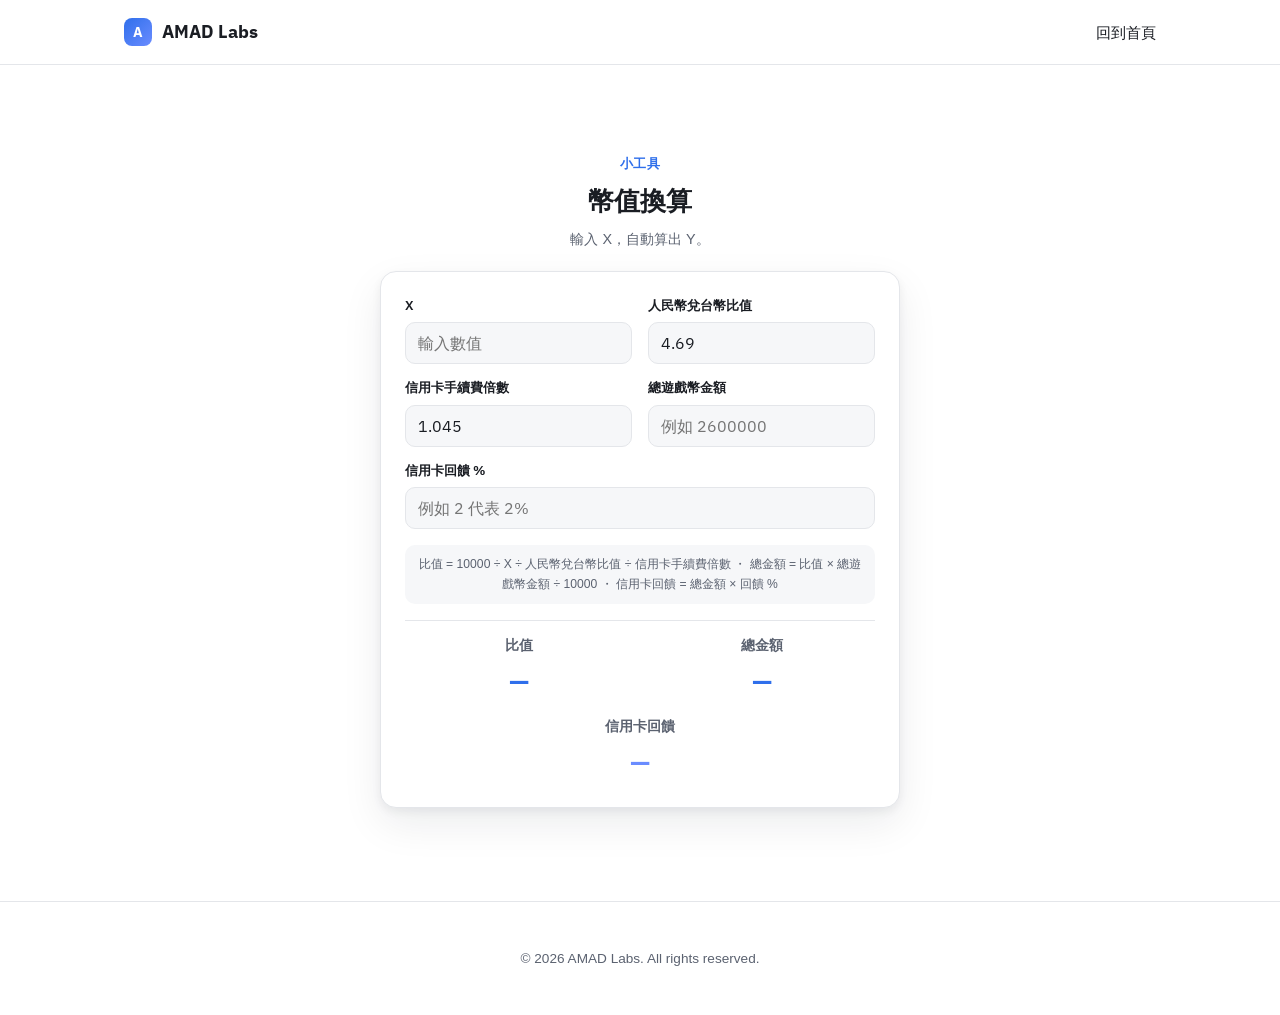
==== commit 26b0c5f6: "Compact the currency converter into a 2-column, no-scroll layout Fields and results both lay out in " ====
--- a/currency/index.html
+++ b/currency/index.html
@@ -33,48 +33,52 @@
     </section>
 
     <div class="currency-card">
-      <div class="currency-field">
-        <label for="inputX">X</label>
-        <input type="number" id="inputX" inputmode="decimal" step="any" placeholder="輸入數值">
-      </div>
+      <div class="currency-fields-grid">
+        <div class="currency-field">
+          <label for="inputX">X</label>
+          <input type="number" id="inputX" inputmode="decimal" step="any" placeholder="輸入數值">
+        </div>
 
-      <div class="currency-field">
-        <label for="inputRate">人民幣兌台幣比值</label>
-        <input type="number" id="inputRate" inputmode="decimal" step="any" value="4.69">
-      </div>
+        <div class="currency-field">
+          <label for="inputRate">人民幣兌台幣比值</label>
+          <input type="number" id="inputRate" inputmode="decimal" step="any" value="4.69">
+        </div>
 
-      <div class="currency-field">
-        <label for="inputFee">信用卡手續費倍數</label>
-        <input type="number" id="inputFee" inputmode="decimal" step="any" value="1.045">
-      </div>
+        <div class="currency-field">
+          <label for="inputFee">信用卡手續費倍數</label>
+          <input type="number" id="inputFee" inputmode="decimal" step="any" value="1.045">
+        </div>
 
-      <div class="currency-field">
-        <label for="inputTotalCurrency">總遊戲幣金額</label>
-        <input type="number" id="inputTotalCurrency" inputmode="decimal" step="any" placeholder="例如 2600000">
-      </div>
+        <div class="currency-field">
+          <label for="inputTotalCurrency">總遊戲幣金額</label>
+          <input type="number" id="inputTotalCurrency" inputmode="decimal" step="any" placeholder="例如 2600000">
+        </div>
 
-      <div class="currency-field">
-        <label for="inputReward">信用卡回饋 %</label>
-        <input type="number" id="inputReward" inputmode="decimal" step="any" placeholder="例如 2 代表 2%">
+        <div class="currency-field currency-field-full">
+          <label for="inputReward">信用卡回饋 %</label>
+          <input type="number" id="inputReward" inputmode="decimal" step="any" placeholder="例如 2 代表 2%">
+        </div>
       </div>
 
       <div class="currency-formula">
-        比值 = 10000 ÷ X ÷ 人民幣兌台幣比值 ÷ 信用卡手續費倍數<br>
-        總金額 = 比值 × 總遊戲幣金額 ÷ 10000<br>
+        比值 = 10000 ÷ X ÷ 人民幣兌台幣比值 ÷ 信用卡手續費倍數 ・
+        總金額 = 比值 × 總遊戲幣金額 ÷ 10000 ・
         信用卡回饋 = 總金額 × 回饋 %
       </div>
 
-      <div class="currency-result">
-        <span class="currency-result-label">比值</span>
-        <span class="currency-result-value" id="resultY">—</span>
-      </div>
-      <div class="currency-result currency-result-secondary">
-        <span class="currency-result-label">總金額</span>
-        <span class="currency-result-value" id="resultTotal">—</span>
-      </div>
-      <div class="currency-result currency-result-secondary">
-        <span class="currency-result-label">信用卡回饋</span>
-        <span class="currency-result-value" id="resultReward">—</span>
+      <div class="currency-results-grid">
+        <div class="currency-result">
+          <span class="currency-result-label">比值</span>
+          <span class="currency-result-value" id="resultY">—</span>
+        </div>
+        <div class="currency-result">
+          <span class="currency-result-label">總金額</span>
+          <span class="currency-result-value" id="resultTotal">—</span>
+        </div>
+        <div class="currency-result currency-result-full">
+          <span class="currency-result-label">信用卡回饋</span>
+          <span class="currency-result-value" id="resultReward">—</span>
+        </div>
       </div>
     </div>
   </div>
--- a/currency/style.css
+++ b/currency/style.css
@@ -1,67 +1,80 @@
 .currency-main {
-  padding: 64px 0 96px;
+  padding: 28px 0 32px;
   min-height: calc(100vh - 64px);
+  display: flex;
+  align-items: center;
+}
+
+.currency-main .container {
+  width: 100%;
 }
 
 .currency-intro {
   text-align: center;
   max-width: 480px;
-  margin: 0 auto 40px;
+  margin: 0 auto 20px;
 }
 
 .currency-eyebrow {
   color: var(--color-accent);
   font-family: var(--font-display);
-  font-size: 0.85rem;
+  font-size: 0.8rem;
   font-weight: 600;
   letter-spacing: 0.04em;
-  margin: 0 0 10px;
+  margin: 0 0 6px;
 }
 
 .currency-intro h1 {
   font-family: var(--font-display);
-  font-size: 2rem;
-  margin: 0 0 10px;
+  font-size: 1.6rem;
+  margin: 0 0 6px;
 }
 
 .currency-sub {
   color: var(--color-text-muted);
   margin: 0;
+  font-size: 0.9rem;
 }
 
 .currency-card {
-  max-width: 420px;
+  max-width: 520px;
   margin: 0 auto;
   background: var(--color-surface);
   border: 1px solid var(--color-border);
   border-radius: 16px;
-  padding: 32px;
+  padding: 24px;
   box-shadow: var(--shadow-lg);
 }
 
-.currency-field {
-  margin-bottom: 20px;
+.currency-fields-grid {
+  display: grid;
+  grid-template-columns: 1fr 1fr;
+  gap: 14px 16px;
+}
+
+.currency-field-full {
+  grid-column: 1 / -1;
 }
 
 .currency-field label {
   display: block;
   font-family: var(--font-display);
-  font-size: 0.85rem;
+  font-size: 0.8rem;
   font-weight: 600;
   color: var(--color-text);
-  margin-bottom: 8px;
+  margin-bottom: 6px;
 }
 
 .currency-field input {
   width: 100%;
   box-sizing: border-box;
-  padding: 12px 14px;
+  padding: 10px 12px;
   border-radius: 10px;
   border: 1px solid var(--color-border);
   background: var(--color-bg-alt);
   color: var(--color-text);
   font-family: var(--font-mono, var(--font-display));
-  font-size: 1.05rem;
+  font-size: 1rem;
 }
 
 .currency-field input:focus {
@@ -72,47 +85,54 @@
 .currency-formula {
   text-align: center;
   color: var(--color-text-muted);
-  font-size: 0.85rem;
-  margin: 24px 0;
-  padding: 12px;
+  font-size: 0.76rem;
+  line-height: 1.6;
+  margin: 16px 0;
+  padding: 10px 12px;
   border-radius: 10px;
   background: var(--color-bg-alt);
 }
 
+.currency-results-grid {
+  display: grid;
+  grid-template-columns: 1fr 1fr;
+  gap: 14px 16px;
+  padding-top: 14px;
+  border-top: 1px solid var(--color-border);
+}
+
+.currency-result-full {
+  grid-column: 1 / -1;
+}
+
 .currency-result {
   display: flex;
-  align-items: baseline;
-  justify-content: center;
-  gap: 10px;
-  padding-top: 8px;
-  border-top: 1px solid var(--color-border);
+  flex-direction: column;
+  align-items: center;
+  gap: 4px;
 }
 
 .currency-result-label {
   font-family: var(--font-display);
   font-weight: 700;
   color: var(--color-text-muted);
-  font-size: 1.1rem;
+  font-size: 0.85rem;
 }
 
 .currency-result-value {
   font-family: var(--font-display);
   font-weight: 800;
-  font-size: 2.2rem;
+  font-size: 1.6rem;
   color: var(--color-accent);
 }
 
-.currency-result-secondary {
-  border-top: none;
-  padding-top: 0;
-  margin-top: 4px;
+.currency-result-full .currency-result-value {
+  color: var(--color-accent-2);
 }
 
-.currency-result-secondary .currency-result-label {
-  font-size: 0.95rem;
+@media (max-width: 420px) {
+  .currency-fields-grid,
+  .currency-results-grid {
+    grid-template-columns: 1fr;
+  }
 }
-
-.currency-result-secondary .currency-result-value {
-  font-size: 1.5rem;
-  color: var(--color-accent-2);
-}
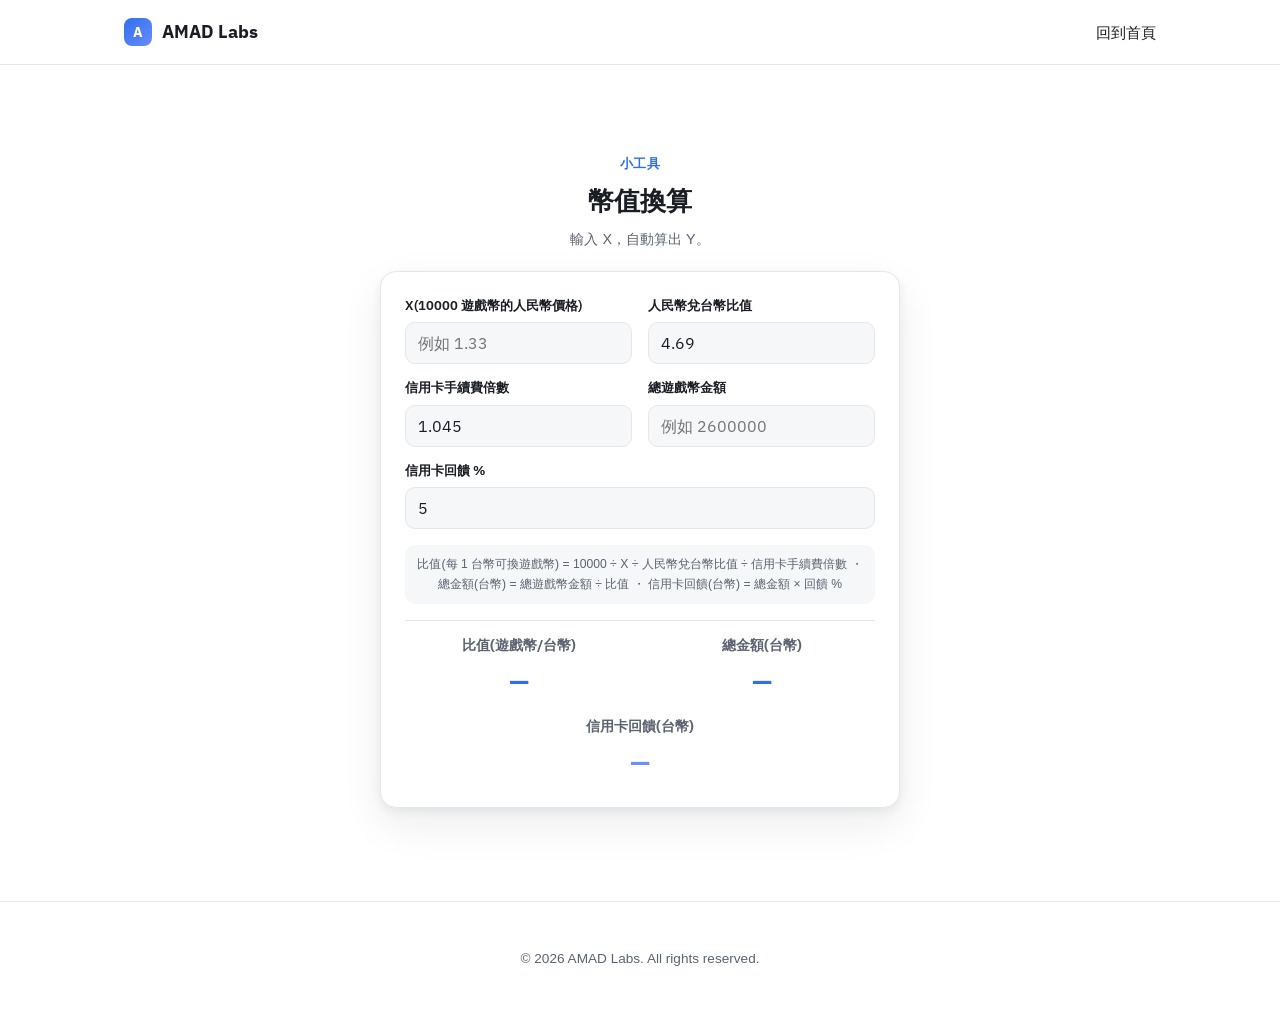
==== commit 545d1802: "Fix total-amount formula direction and default the reward to 5% 比值 is game-currency-per-TWD, so the " ====
--- a/currency/index.html
+++ b/currency/index.html
@@ -35,8 +35,8 @@
     <div class="currency-card">
       <div class="currency-fields-grid">
         <div class="currency-field">
-          <label for="inputX">X</label>
-          <input type="number" id="inputX" inputmode="decimal" step="any" placeholder="輸入數值">
+          <label for="inputX">X(10000 遊戲幣的人民幣價格)</label>
+          <input type="number" id="inputX" inputmode="decimal" step="any" placeholder="例如 1.33">
         </div>
 
         <div class="currency-field">
@@ -56,27 +56,27 @@
 
         <div class="currency-field currency-field-full">
           <label for="inputReward">信用卡回饋 %</label>
-          <input type="number" id="inputReward" inputmode="decimal" step="any" placeholder="例如 2 代表 2%">
+          <input type="number" id="inputReward" inputmode="decimal" step="any" value="5">
         </div>
       </div>
 
       <div class="currency-formula">
-        比值 = 10000 ÷ X ÷ 人民幣兌台幣比值 ÷ 信用卡手續費倍數 ・
-        總金額 = 比值 × 總遊戲幣金額 ÷ 10000 ・
-        信用卡回饋 = 總金額 × 回饋 %
+        比值(每 1 台幣可換遊戲幣) = 10000 ÷ X ÷ 人民幣兌台幣比值 ÷ 信用卡手續費倍數 ・
+        總金額(台幣) = 總遊戲幣金額 ÷ 比值 ・
+        信用卡回饋(台幣) = 總金額 × 回饋 %
       </div>
 
       <div class="currency-results-grid">
         <div class="currency-result">
-          <span class="currency-result-label">比值</span>
+          <span class="currency-result-label">比值(遊戲幣/台幣)</span>
           <span class="currency-result-value" id="resultY">—</span>
         </div>
         <div class="currency-result">
-          <span class="currency-result-label">總金額</span>
+          <span class="currency-result-label">總金額(台幣)</span>
           <span class="currency-result-value" id="resultTotal">—</span>
         </div>
         <div class="currency-result currency-result-full">
-          <span class="currency-result-label">信用卡回饋</span>
+          <span class="currency-result-label">信用卡回饋(台幣)</span>
           <span class="currency-result-value" id="resultReward">—</span>
         </div>
       </div>
@@ -115,17 +115,19 @@
       resultY.textContent = "—";
     }
 
+    // Y is "game currency per 1 TWD spent" — so the TWD cost of a given
+    // amount of game currency is that amount divided by Y, not multiplied.
     var total = null;
-    if (y !== null && totalCurrency) {
-      total = (y * totalCurrency) / 10000;
-      resultTotal.textContent = "$" + total.toLocaleString("zh-Hant", { maximumFractionDigits: 2 });
+    if (y && totalCurrency) {
+      total = totalCurrency / y;
+      resultTotal.textContent = "NT$" + total.toLocaleString("zh-Hant", { maximumFractionDigits: 2 });
     } else {
       resultTotal.textContent = "—";
     }
 
     if (total !== null && reward) {
       var rewardAmount = total * (reward / 100);
-      resultReward.textContent = "$" + rewardAmount.toLocaleString("zh-Hant", { maximumFractionDigits: 2 });
+      resultReward.textContent = "NT$" + rewardAmount.toLocaleString("zh-Hant", { maximumFractionDigits: 2 });
     } else {
       resultReward.textContent = "—";
     }
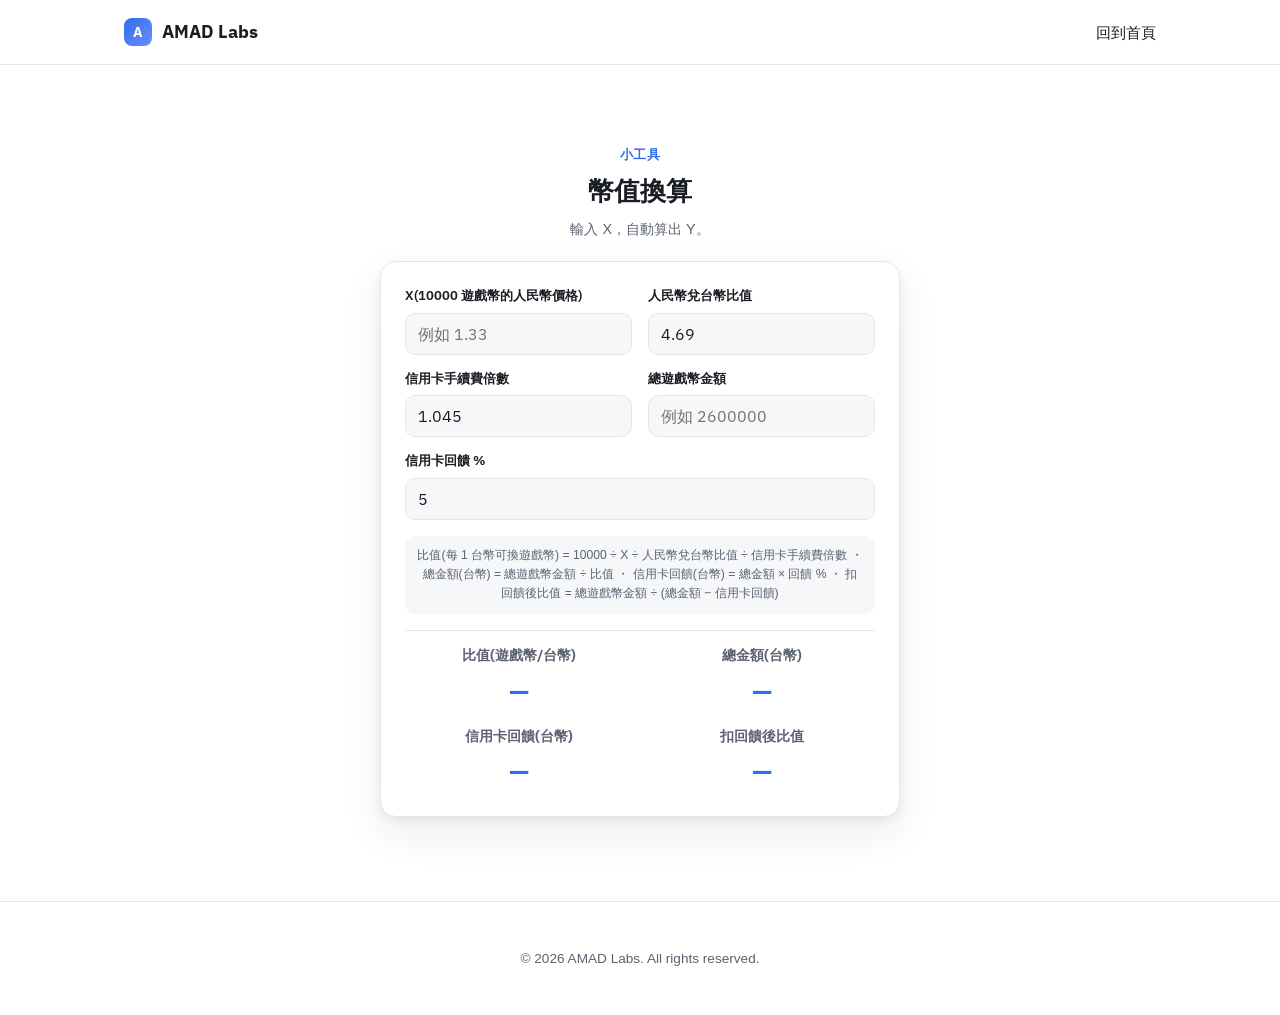
==== commit 94126fb5: "Add a cashback-adjusted ratio to the currency converter 扣回饋後比值 = 總遊戲幣金額 ÷ (總金額 − 信用卡回饋) — the effect" ====
--- a/currency/index.html
+++ b/currency/index.html
@@ -63,7 +63,8 @@
       <div class="currency-formula">
         比值(每 1 台幣可換遊戲幣) = 10000 ÷ X ÷ 人民幣兌台幣比值 ÷ 信用卡手續費倍數 ・
         總金額(台幣) = 總遊戲幣金額 ÷ 比值 ・
-        信用卡回饋(台幣) = 總金額 × 回饋 %
+        信用卡回饋(台幣) = 總金額 × 回饋 % ・
+        扣回饋後比值 = 總遊戲幣金額 ÷ (總金額 − 信用卡回饋)
       </div>
 
       <div class="currency-results-grid">
@@ -75,9 +76,13 @@
           <span class="currency-result-label">總金額(台幣)</span>
           <span class="currency-result-value" id="resultTotal">—</span>
         </div>
-        <div class="currency-result currency-result-full">
+        <div class="currency-result">
           <span class="currency-result-label">信用卡回饋(台幣)</span>
           <span class="currency-result-value" id="resultReward">—</span>
+        </div>
+        <div class="currency-result">
+          <span class="currency-result-label">扣回饋後比值</span>
+          <span class="currency-result-value" id="resultNetY">—</span>
         </div>
       </div>
     </div>
@@ -99,6 +104,7 @@
   var resultY = document.getElementById("resultY");
   var resultTotal = document.getElementById("resultTotal");
   var resultReward = document.getElementById("resultReward");
+  var resultNetY = document.getElementById("resultNetY");
 
   function recalc() {
     var x = parseFloat(inputX.value);
@@ -125,11 +131,24 @@
       resultTotal.textContent = "—";
     }
 
+    var rewardAmount = null;
     if (total !== null && reward) {
-      var rewardAmount = total * (reward / 100);
+      rewardAmount = total * (reward / 100);
       resultReward.textContent = "NT$" + rewardAmount.toLocaleString("zh-Hant", { maximumFractionDigits: 2 });
     } else {
       resultReward.textContent = "—";
+    }
+
+    // Same "game currency per TWD" ratio, but against the net cost after
+    // the cashback comes back — the effective rate you actually paid.
+    if (total !== null && rewardAmount !== null && totalCurrency) {
+      var netTotal = total - rewardAmount;
+      var netY = netTotal ? totalCurrency / netTotal : null;
+      resultNetY.textContent = netY
+        ? netY.toLocaleString("zh-Hant", { maximumFractionDigits: 4 })
+        : "—";
+    } else {
+      resultNetY.textContent = "—";
     }
   }
 
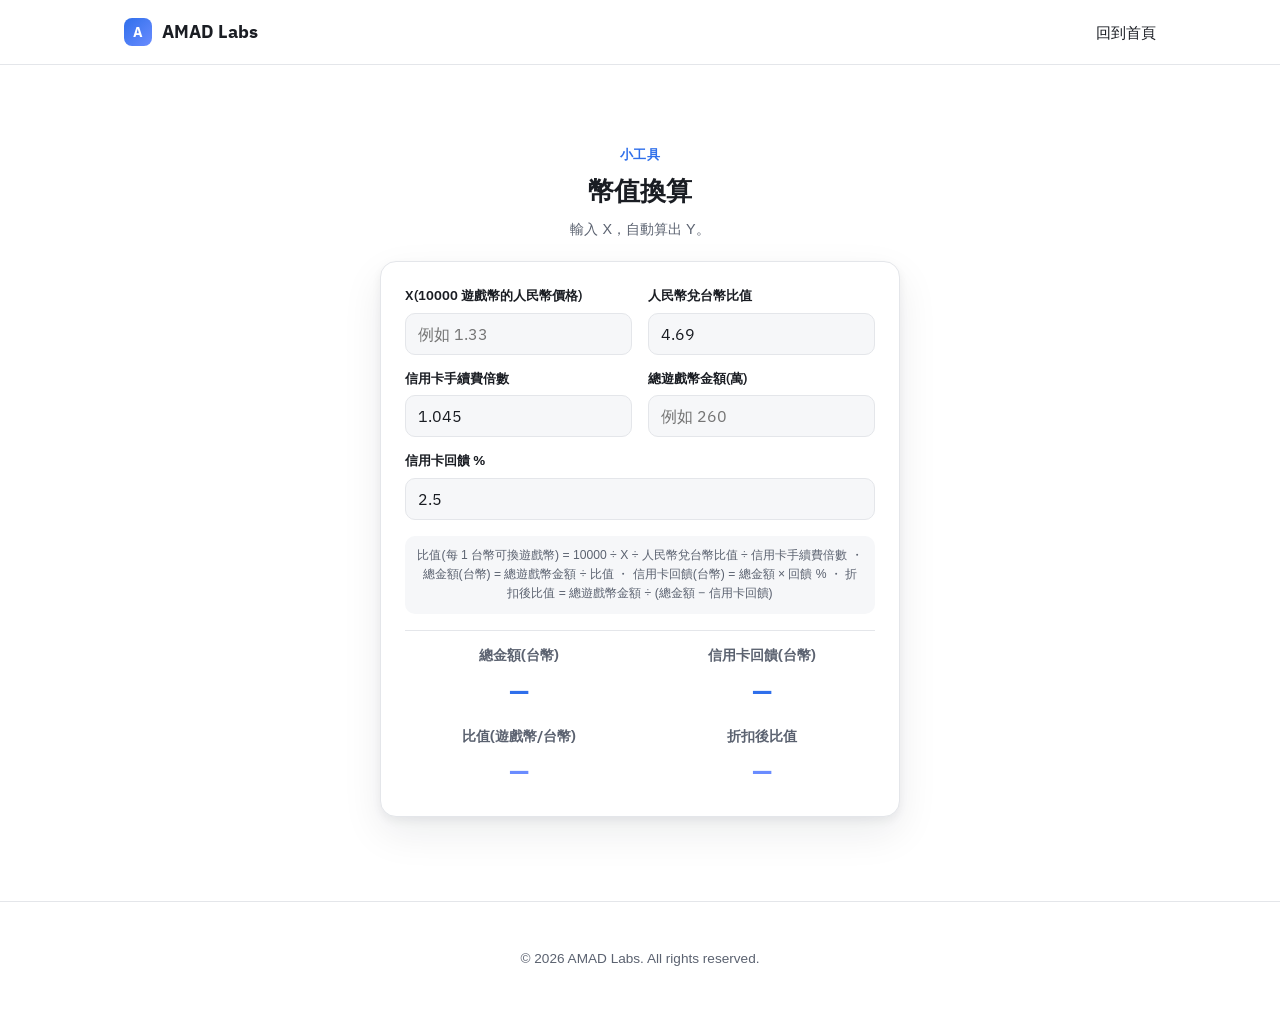
==== commit 510ff8c1: "Currency converter: 萬-unit input, 2.5% default reward, reordered/recolored results 總遊戲幣金額 is now ent" ====
--- a/currency/index.html
+++ b/currency/index.html
@@ -50,13 +50,13 @@
         </div>
 
         <div class="currency-field">
-          <label for="inputTotalCurrency">總遊戲幣金額</label>
-          <input type="number" id="inputTotalCurrency" inputmode="decimal" step="any" placeholder="例如 2600000">
+          <label for="inputTotalCurrency">總遊戲幣金額(萬)</label>
+          <input type="number" id="inputTotalCurrency" inputmode="decimal" step="any" placeholder="例如 260">
         </div>
 
         <div class="currency-field currency-field-full">
           <label for="inputReward">信用卡回饋 %</label>
-          <input type="number" id="inputReward" inputmode="decimal" step="any" value="5">
+          <input type="number" id="inputReward" inputmode="decimal" step="any" value="2.5">
         </div>
       </div>
 
@@ -64,24 +64,24 @@
         比值(每 1 台幣可換遊戲幣) = 10000 ÷ X ÷ 人民幣兌台幣比值 ÷ 信用卡手續費倍數 ・
         總金額(台幣) = 總遊戲幣金額 ÷ 比值 ・
         信用卡回饋(台幣) = 總金額 × 回饋 % ・
-        扣回饋後比值 = 總遊戲幣金額 ÷ (總金額 − 信用卡回饋)
+        折扣後比值 = 總遊戲幣金額 ÷ (總金額 − 信用卡回饋)
       </div>
 
       <div class="currency-results-grid">
-        <div class="currency-result">
+        <div class="currency-result currency-result-row1">
+          <span class="currency-result-label">總金額(台幣)</span>
+          <span class="currency-result-value" id="resultTotal">—</span>
+        </div>
+        <div class="currency-result currency-result-row1">
+          <span class="currency-result-label">信用卡回饋(台幣)</span>
+          <span class="currency-result-value" id="resultReward">—</span>
+        </div>
+        <div class="currency-result currency-result-row2">
           <span class="currency-result-label">比值(遊戲幣/台幣)</span>
           <span class="currency-result-value" id="resultY">—</span>
         </div>
-        <div class="currency-result">
-          <span class="currency-result-label">總金額(台幣)</span>
-          <span class="currency-result-value" id="resultTotal">—</span>
-        </div>
-        <div class="currency-result">
-          <span class="currency-result-label">信用卡回饋(台幣)</span>
-          <span class="currency-result-value" id="resultReward">—</span>
-        </div>
-        <div class="currency-result">
-          <span class="currency-result-label">扣回饋後比值</span>
+        <div class="currency-result currency-result-row2">
+          <span class="currency-result-label">折扣後比值</span>
           <span class="currency-result-value" id="resultNetY">—</span>
         </div>
       </div>
@@ -110,7 +110,8 @@
     var x = parseFloat(inputX.value);
     var rate = parseFloat(inputRate.value);
     var fee = parseFloat(inputFee.value);
-    var totalCurrency = parseFloat(inputTotalCurrency.value);
+    // Field is entered in 萬 (ten-thousands), e.g. 260 means 2,600,000.
+    var totalCurrency = parseFloat(inputTotalCurrency.value) * 10000;
     var reward = parseFloat(inputReward.value);
 
     var y = null;
--- a/currency/style.css
+++ b/currency/style.css
@@ -126,6 +126,10 @@
   color: var(--color-accent);
 }
 
+.currency-result-row2 .currency-result-value {
+  color: var(--color-accent-2);
+}
+
 .currency-result-full .currency-result-value {
   color: var(--color-accent-2);
 }
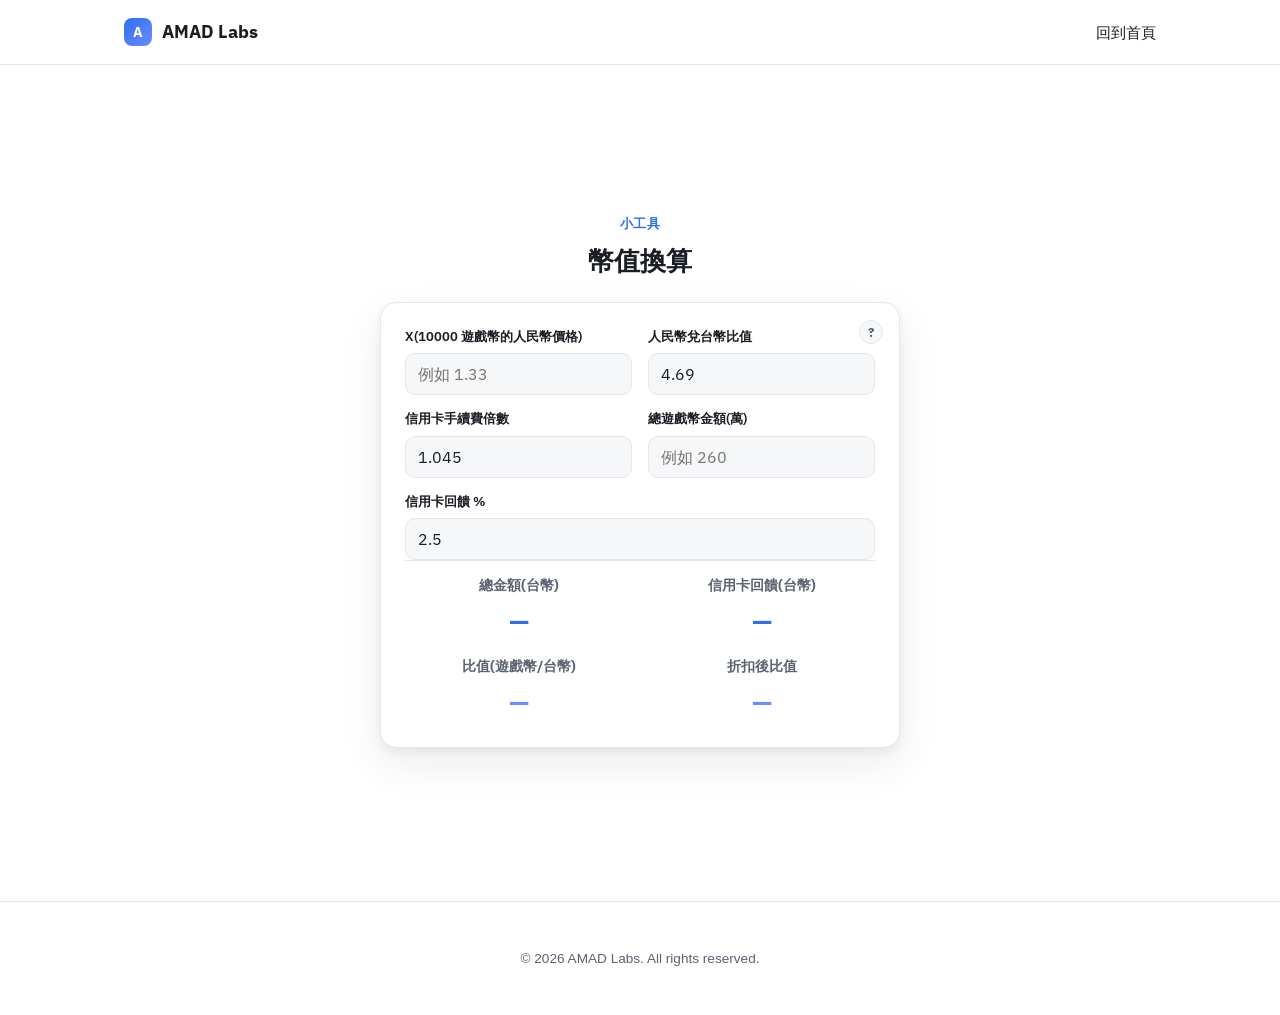
==== commit 9d11974d: "Replace always-visible formula text with a "?" help popup Removes the "輸入 X，自動算出 Y" subtitle and the" ====
--- a/currency/index.html
+++ b/currency/index.html
@@ -29,10 +29,19 @@
     <section class="currency-intro">
       <p class="currency-eyebrow">小工具</p>
       <h1>幣值換算</h1>
-      <p class="currency-sub">輸入 X，自動算出 Y。</p>
     </section>
 
     <div class="currency-card">
+      <div class="currency-card-head">
+        <button type="button" class="currency-help-btn" id="helpBtn" aria-label="顯示計算公式" aria-expanded="false" title="顯示計算公式">?</button>
+        <div class="currency-help-popup" id="helpPopup" hidden>
+          比值(每 1 台幣可換遊戲幣) = 10000 ÷ X ÷ 人民幣兌台幣比值 ÷ 信用卡手續費倍數<br>
+          總金額(台幣) = 總遊戲幣金額 ÷ 比值<br>
+          信用卡回饋(台幣) = 總金額 × 回饋 %<br>
+          折扣後比值 = 總遊戲幣金額 ÷ (總金額 − 信用卡回饋)
+        </div>
+      </div>
+
       <div class="currency-fields-grid">
         <div class="currency-field">
           <label for="inputX">X(10000 遊戲幣的人民幣價格)</label>
@@ -58,13 +67,6 @@
           <label for="inputReward">信用卡回饋 %</label>
           <input type="number" id="inputReward" inputmode="decimal" step="any" value="2.5">
         </div>
-      </div>
-
-      <div class="currency-formula">
-        比值(每 1 台幣可換遊戲幣) = 10000 ÷ X ÷ 人民幣兌台幣比值 ÷ 信用卡手續費倍數 ・
-        總金額(台幣) = 總遊戲幣金額 ÷ 比值 ・
-        信用卡回饋(台幣) = 總金額 × 回饋 % ・
-        折扣後比值 = 總遊戲幣金額 ÷ (總金額 − 信用卡回饋)
       </div>
 
       <div class="currency-results-grid">
@@ -96,6 +98,18 @@
 </footer>
 
 <script>
+  var helpBtn = document.getElementById("helpBtn");
+  var helpPopup = document.getElementById("helpPopup");
+  helpBtn.addEventListener("click", function (e) {
+    e.stopPropagation();
+    var willOpen = helpPopup.hidden;
+    helpPopup.hidden = !willOpen;
+    helpBtn.setAttribute("aria-expanded", willOpen ? "true" : "false");
+  });
+  document.addEventListener("click", function (e) {
+    if (!helpPopup.hidden && e.target !== helpBtn) helpPopup.hidden = true;
+  });
+
   var inputX = document.getElementById("inputX");
   var inputRate = document.getElementById("inputRate");
   var inputFee = document.getElementById("inputFee");
--- a/currency/style.css
+++ b/currency/style.css
@@ -30,13 +30,8 @@
   margin: 0 0 6px;
 }
 
-.currency-sub {
-  color: var(--color-text-muted);
-  margin: 0;
-  font-size: 0.9rem;
-}
-
 .currency-card {
+  position: relative;
   max-width: 520px;
   margin: 0 auto;
   background: var(--color-surface);
@@ -44,6 +39,51 @@
   border-radius: 16px;
   padding: 24px;
   box-shadow: var(--shadow-lg);
+}
+
+.currency-card-head {
+  position: absolute;
+  top: 16px;
+  right: 16px;
+}
+
+.currency-help-btn {
+  display: inline-flex;
+  align-items: center;
+  justify-content: center;
+  width: 24px;
+  height: 24px;
+  border-radius: 50%;
+  border: 1px solid var(--color-border);
+  background: var(--color-bg-alt);
+  color: var(--color-text-muted);
+  font-family: var(--font-display);
+  font-weight: 700;
+  font-size: 0.8rem;
+  cursor: pointer;
+}
+
+.currency-help-btn:hover,
+.currency-help-btn[aria-expanded="true"] {
+  border-color: var(--color-accent);
+  color: var(--color-accent);
+}
+
+.currency-help-popup {
+  position: absolute;
+  top: calc(100% + 8px);
+  right: 0;
+  width: 260px;
+  text-align: left;
+  color: var(--color-text-muted);
+  font-size: 0.76rem;
+  line-height: 1.7;
+  padding: 12px 14px;
+  border-radius: 10px;
+  background: var(--color-bg-alt);
+  border: 1px solid var(--color-border);
+  box-shadow: var(--shadow-lg);
+  z-index: 5;
 }
 
 .currency-fields-grid {
@@ -80,17 +120,6 @@
 .currency-field input:focus {
   outline: none;
   border-color: var(--color-accent);
-}
-
-.currency-formula {
-  text-align: center;
-  color: var(--color-text-muted);
-  font-size: 0.76rem;
-  line-height: 1.6;
-  margin: 16px 0;
-  padding: 10px 12px;
-  border-radius: 10px;
-  background: var(--color-bg-alt);
 }
 
 .currency-results-grid {
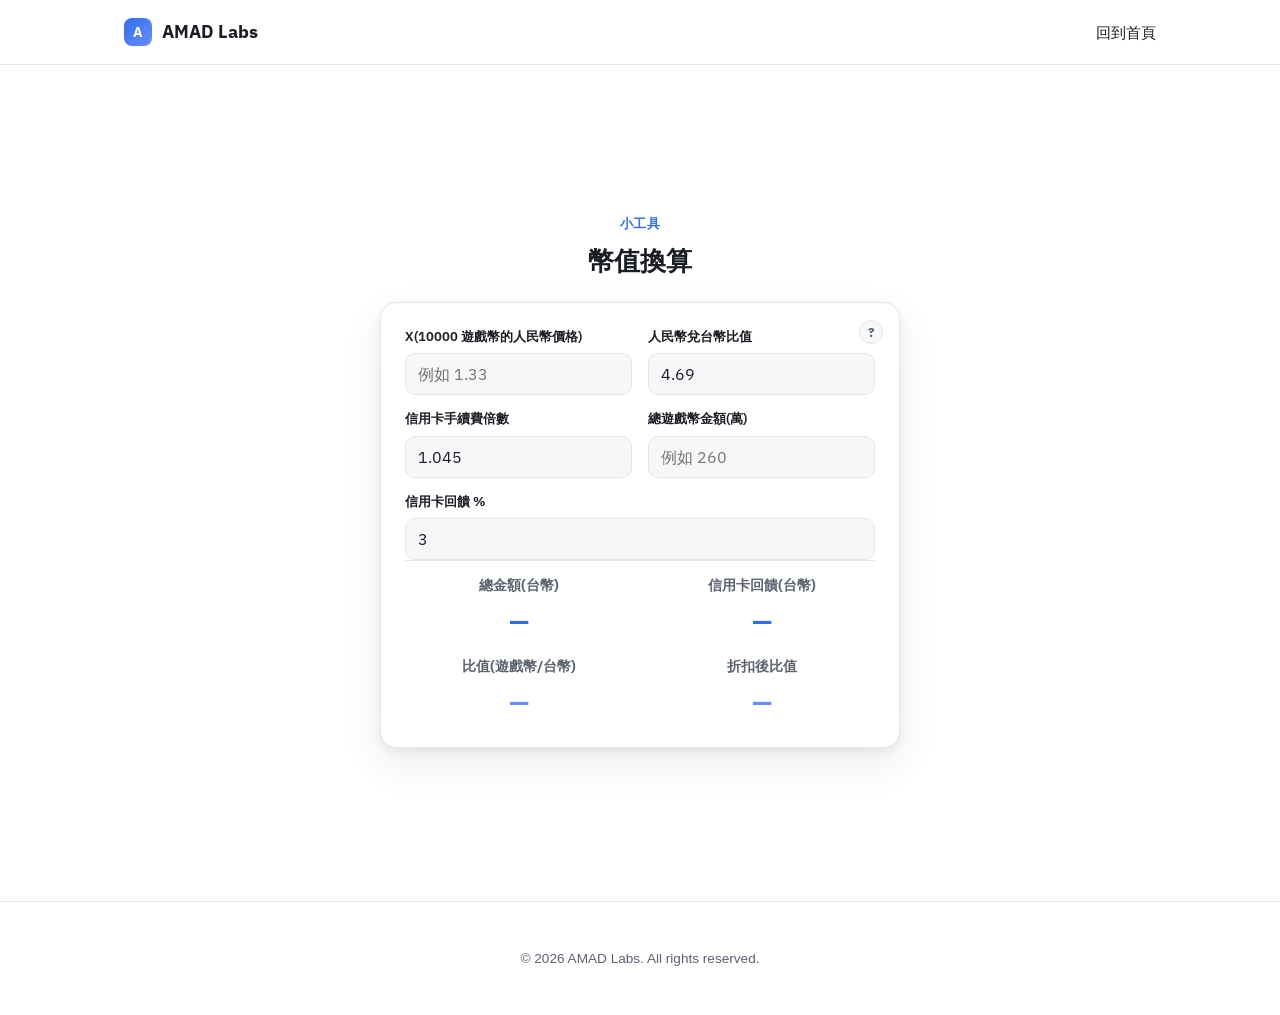
==== commit 02f5fb4f: "Default credit card reward to 3%" ====
--- a/currency/index.html
+++ b/currency/index.html
@@ -65,7 +65,7 @@
 
         <div class="currency-field currency-field-full">
           <label for="inputReward">信用卡回饋 %</label>
-          <input type="number" id="inputReward" inputmode="decimal" step="any" value="2.5">
+          <input type="number" id="inputReward" inputmode="decimal" step="any" value="3">
         </div>
       </div>
 
